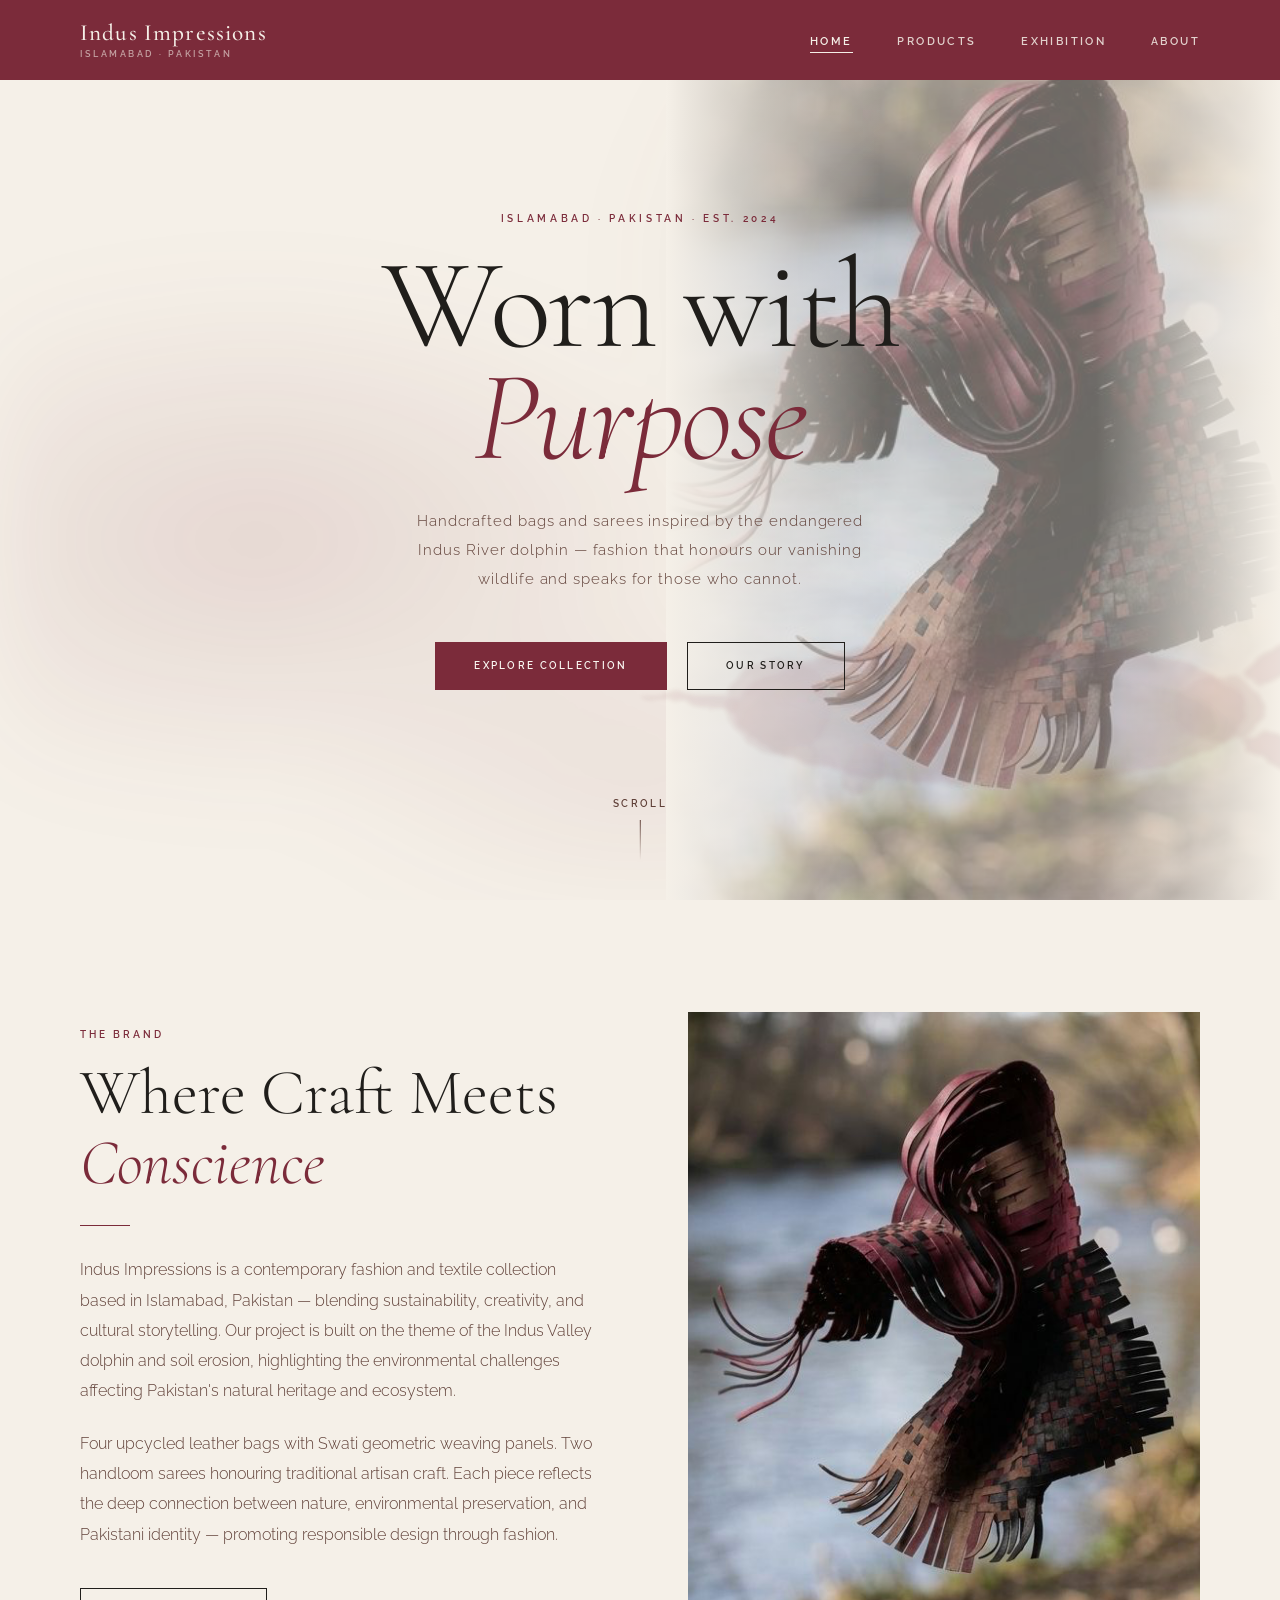
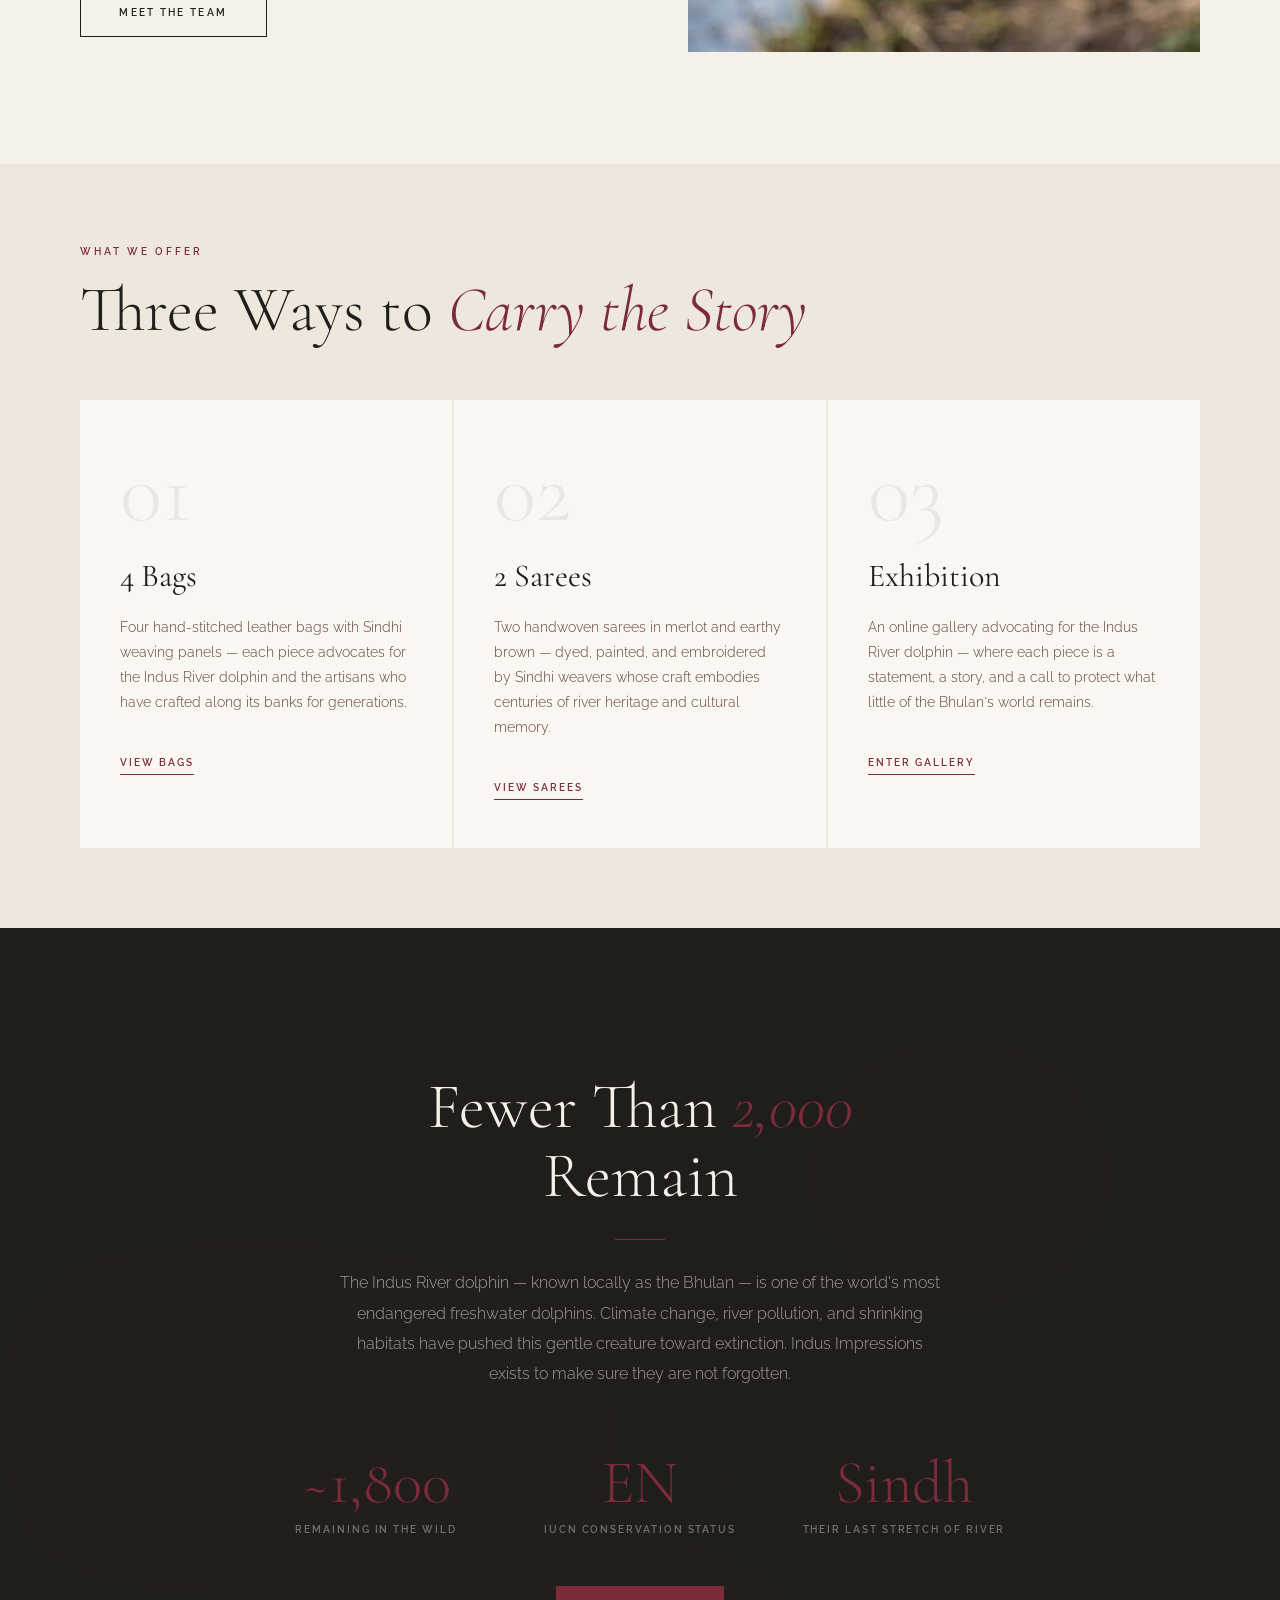
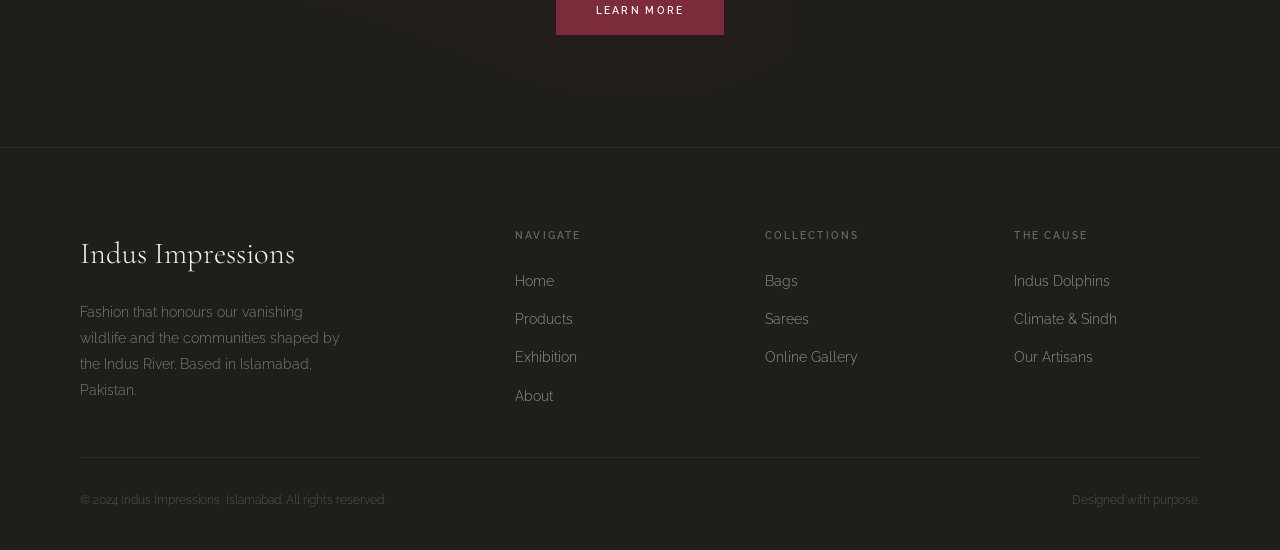
==== index.html @ 8827f238 "Launch Indus Impressions website 4-page fashion brand site: home, products, exhibition, about. Featu" ====
<!DOCTYPE html>
<html lang="en">
<head>
  <meta charset="UTF-8"/>
  <meta name="viewport" content="width=device-width, initial-scale=1.0"/>
  <title>Indus Impressions — Fashion with Purpose</title>
  <link rel="preconnect" href="https://fonts.googleapis.com"/>
  <link rel="preconnect" href="https://fonts.gstatic.com" crossorigin/>
  <link href="https://fonts.googleapis.com/css2?family=Cormorant+Garamond:ital,wght@0,300;0,400;0,500;1,300;1,400;1,500&family=Raleway:wght@200;300;400;500;600&display=swap" rel="stylesheet"/>
  <link rel="stylesheet" href="css/style.css"/>
</head>
<body>

  <div class="curtain" id="curtain"></div>

  <!-- Navigation -->
  <nav class="navbar" id="navbar">
    <a href="index.html" class="nav-logo">
      <span class="logo-main">Indus Impressions</span>
      <span class="logo-sub">Islamabad · Pakistan</span>
    </a>
    <ul class="nav-links">
      <li><a href="index.html">Home</a></li>
      <li><a href="products.html">Products</a></li>
      <li><a href="exhibition.html">Exhibition</a></li>
      <li><a href="about.html">About</a></li>
    </ul>
    <button class="nav-toggle" aria-label="Toggle menu"><span></span><span></span><span></span></button>
  </nav>

  <!-- Hero -->
  <section class="hero">
    <div class="wc-wash"></div>

    <!-- Hero cloth photograph -->
    <div class="hero-photo-wrap">
      <img src="images/hero-cloth.png" alt="Indus Impressions — woven cloth by the river"/>
    </div>

    <div class="hero-dolphin-wrap" aria-hidden="true">
      <svg viewBox="0 0 800 420" xmlns="http://www.w3.org/2000/svg">
        <defs>
          <filter id="wc-hero">
            <feTurbulence type="fractalNoise" baseFrequency="0.035 0.05" numOctaves="4" seed="3" result="noise"/>
            <feDisplacementMap in="SourceGraphic" in2="noise" scale="14" xChannelSelector="R" yChannelSelector="G" result="d"/>
            <feGaussianBlur in="d" stdDeviation="2.5"/>
          </filter>
        </defs>
        <g filter="url(#wc-hero)">
          <ellipse cx="420" cy="218" rx="285" ry="82" fill="#7B2B3A" opacity="0.55"/>
          <ellipse cx="405" cy="228" rx="265" ry="62" fill="#604038" opacity="0.32"/>
          <path d="M138,204 C108,198 68,196 28,200 C68,207 108,214 138,222 Z" fill="#7B2B3A" opacity="0.55"/>
          <ellipse cx="185" cy="212" rx="58" ry="52" fill="#7B2B3A" opacity="0.48"/>
          <path d="M370,132 C386,104 414,93 436,108 C448,120 432,136 412,142 C395,146 368,142 370,132 Z" fill="#604038" opacity="0.42"/>
          <path d="M272,252 C255,278 244,302 266,310 C288,313 308,286 298,260 Z" fill="#7B2B3A" opacity="0.38"/>
          <ellipse cx="675" cy="215" rx="52" ry="36" fill="#7B2B3A" opacity="0.48"/>
          <path d="M698,178 C728,146 764,130 768,150 C766,168 745,182 724,188 Z" fill="#7B2B3A" opacity="0.52"/>
          <path d="M698,250 C728,280 764,296 768,276 C766,258 745,244 724,240 Z" fill="#7B2B3A" opacity="0.52"/>
          <circle cx="218" cy="204" r="5" fill="#201E1B" opacity="0.55"/>
          <circle cx="219" cy="203" r="2" fill="#F5F0E8" opacity="0.6"/>
          <ellipse cx="340" cy="196" rx="155" ry="44" fill="#7B2B3A" opacity="0.13"/>
          <ellipse cx="510" cy="232" rx="175" ry="46" fill="#604038" opacity="0.10"/>
        </g>
      </svg>
    </div>

    <div class="hero-content">
      <span class="eyebrow">Islamabad · Pakistan · Est. 2024</span>
      <h1 class="hero-title">Worn with<br><em>Purpose</em></h1>
      <p class="hero-sub">Handcrafted bags and sarees inspired by the endangered Indus River dolphin — fashion that honours our vanishing wildlife and speaks for those who cannot.</p>
      <div class="hero-cta">
        <a href="products.html" class="btn-primary">Explore Collection</a>
        <a href="about.html" class="btn-outline">Our Story</a>
      </div>
    </div>

    <div class="hero-scroll">
      <span>Scroll</span>
      <div class="scroll-line"></div>
    </div>
  </section>

  <!-- Brand Intro -->
  <section class="section">
    <div class="sec-inner">
      <div class="two-col">
        <div>
          <span class="section-label reveal">The Brand</span>
          <h2 class="section-heading reveal d1">Where Craft Meets <em>Conscience</em></h2>
          <div class="divider reveal d2"></div>
          <p class="body-text reveal d2">Indus Impressions is a contemporary fashion and textile collection based in Islamabad, Pakistan — blending sustainability, creativity, and cultural storytelling. Our project is built on the theme of the Indus Valley dolphin and soil erosion, highlighting the environmental challenges affecting Pakistan's natural heritage and ecosystem.</p>
          <p class="body-text reveal d3" style="margin-top:1.4rem;">Four upcycled leather bags with Swati geometric weaving panels. Two handloom sarees honouring traditional artisan craft. Each piece reflects the deep connection between nature, environmental preservation, and Pakistani identity — promoting responsible design through fashion.</p>
          <a href="about.html" class="btn-outline reveal d4" style="margin-top:2.4rem;display:inline-block;">Meet the Team</a>
        </div>
        <div class="reveal d2">
          <div class="wc-block">
            <img src="images/hero-cloth.png" alt="Handwoven collection by Indus Impressions" style="width:100%;height:100%;object-fit:cover;position:relative;z-index:1;"/>
          </div>
        </div>
      </div>
    </div>
  </section>

  <!-- Features -->
  <section class="section-sm features-bg">
    <div class="sec-inner">
      <span class="section-label reveal">What We Offer</span>
      <h2 class="section-heading reveal d1">Three Ways to <em>Carry the Story</em></h2>
      <div class="features-grid reveal d2" style="margin-top:3.5rem;">
        <div class="feat-card">
          <span class="feat-num">01</span>
          <h3 class="feat-title">4 Bags</h3>
          <p class="feat-desc">Four hand-stitched leather bags with Sindhi weaving panels — each piece advocates for the Indus River dolphin and the artisans who have crafted along its banks for generations.</p>
          <a href="products.html" class="feat-link">View Bags</a>
        </div>
        <div class="feat-card">
          <span class="feat-num">02</span>
          <h3 class="feat-title">2 Sarees</h3>
          <p class="feat-desc">Two handwoven sarees in merlot and earthy brown — dyed, painted, and embroidered by Sindhi weavers whose craft embodies centuries of river heritage and cultural memory.</p>
          <a href="products.html" class="feat-link">View Sarees</a>
        </div>
        <div class="feat-card">
          <span class="feat-num">03</span>
          <h3 class="feat-title">Exhibition</h3>
          <p class="feat-desc">An online gallery advocating for the Indus River dolphin — where each piece is a statement, a story, and a call to protect what little of the Bhulan's world remains.</p>
          <a href="exhibition.html" class="feat-link">Enter Gallery</a>
        </div>
      </div>
    </div>
  </section>

  <!-- Mission -->
  <section class="section mission-bg">
    <div class="wc-wash"></div>
    <div class="sec-inner mission-inner">
      <span class="section-label reveal" style="color:#7B2B3A;">The Bhulan</span>
      <h2 class="section-heading reveal d1" style="color:#F5F0E8;">Fewer Than <em>2,000</em><br>Remain</h2>
      <div class="divider divider-center reveal d2" style="background:#7B2B3A;"></div>
      <p class="body-text reveal d2" style="color:rgba(245,240,232,0.62);max-width:600px;margin:0 auto;">The Indus River dolphin — known locally as the Bhulan — is one of the world's most endangered freshwater dolphins. Climate change, river pollution, and shrinking habitats have pushed this gentle creature toward extinction. Indus Impressions exists to make sure they are not forgotten.</p>
      <div class="stats-row reveal d3">
        <div>
          <span class="stat-num">~1,800</span>
          <span class="stat-label">Remaining in the wild</span>
        </div>
        <div>
          <span class="stat-num">EN</span>
          <span class="stat-label">IUCN Conservation status</span>
        </div>
        <div>
          <span class="stat-num">Sindh</span>
          <span class="stat-label">Their last stretch of river</span>
        </div>
      </div>
      <a href="about.html" class="btn-primary reveal d4" style="margin-top:3rem;display:inline-block;">Learn More</a>
    </div>
  </section>

  <!-- Footer -->
  <footer class="footer">
    <div class="footer-grid">
      <div>
        <span class="footer-logo">Indus Impressions</span>
        <p class="footer-tagline">Fashion that honours our vanishing wildlife and the communities shaped by the Indus River. Based in Islamabad, Pakistan.</p>
      </div>
      <div>
        <p class="footer-col-head">Navigate</p>
        <ul class="footer-list">
          <li><a href="index.html">Home</a></li>
          <li><a href="products.html">Products</a></li>
          <li><a href="exhibition.html">Exhibition</a></li>
          <li><a href="about.html">About</a></li>
        </ul>
      </div>
      <div>
        <p class="footer-col-head">Collections</p>
        <ul class="footer-list">
          <li><a href="products.html">Bags</a></li>
          <li><a href="products.html">Sarees</a></li>
          <li><a href="exhibition.html">Online Gallery</a></li>
        </ul>
      </div>
      <div>
        <p class="footer-col-head">The Cause</p>
        <ul class="footer-list">
          <li><a href="about.html">Indus Dolphins</a></li>
          <li><a href="about.html">Climate &amp; Sindh</a></li>
          <li><a href="about.html">Our Artisans</a></li>
        </ul>
      </div>
    </div>
    <div class="footer-bottom">
      <p class="footer-copy">&copy; 2024 Indus Impressions, Islamabad. All rights reserved.</p>
      <p class="footer-copy">Designed with purpose.</p>
    </div>
  </footer>

  <script src="js/script.js"></script>
</body>
</html>
---- css/style.css ----
@import url('https://fonts.googleapis.com/css2?family=Cormorant+Garamond:ital,wght@0,300;0,400;0,500;1,300;1,400;1,500&family=Raleway:wght@200;300;400;500;600&display=swap');

/* ============================================================
   INDUS IMPRESSIONS
   Pantone 19-0303 TCX  Jet Black      #201E1B
   Pantone 19-1223 TCX  Downtown Brown #604038
   Pantone 19-1534 TCX  Merlot         #7B2B3A
   ============================================================ */

:root {
  --black:        #201E1B;
  --brown:        #604038;
  --merlot:       #7B2B3A;
  --merlot-dark:  #621F2D;
  --cream:        #F5F0E8;
  --cream-section:#EDE7DC;
  --ivory:        #FAF7F2;

  --font-display: 'Cormorant Garamond', Georgia, serif;
  --font-body:    'Raleway', sans-serif;
  --ease:   cubic-bezier(0.25, 0.46, 0.45, 0.94);
}

/* ── Reset ── */
*, *::before, *::after { margin:0; padding:0; box-sizing:border-box; }
html { scroll-behavior:smooth; font-size:16px; }
body { font-family:var(--font-body); background:var(--cream); color:var(--black); overflow-x:hidden; line-height:1.7; }
a { text-decoration:none; color:inherit; }
img { max-width:100%; display:block; }
button { cursor:pointer; font-family:var(--font-body); }

/* ── Page-transition curtain ── */
.curtain {
  position:fixed; inset:0;
  background:var(--cream);
  z-index:9999;
  pointer-events:none;
  transform:translateY(0);
  transition:transform 0.85s cubic-bezier(0.76,0,0.24,1);
}
.curtain.up { transform:translateY(-100%); }

/* ── Navbar ── */
.navbar {
  position:fixed; top:0; left:0; right:0;
  z-index:1000;
  padding:1.4rem 5rem;
  display:flex; align-items:center; justify-content:space-between;
  background:var(--merlot);
  transition:padding 0.5s var(--ease), box-shadow 0.5s var(--ease);
}
.navbar.scrolled {
  padding:0.85rem 5rem;
  background:var(--merlot-dark);
  box-shadow:0 2px 16px rgba(32,30,27,0.25);
}
.nav-logo { display:flex; flex-direction:column; line-height:1; }
.logo-main { font-family:var(--font-display); font-size:1.45rem; font-weight:500; letter-spacing:0.05em; color:var(--cream); }
.logo-sub  { font-size:0.57rem; font-weight:600; letter-spacing:0.28em; text-transform:uppercase; color:rgba(245,240,232,0.6); margin-top:3px; }
.nav-links { list-style:none; display:flex; gap:2.8rem; align-items:center; }
.nav-links a {
  font-size:0.68rem; font-weight:600; letter-spacing:0.22em; text-transform:uppercase;
  color:rgba(245,240,232,0.85); position:relative; transition:color 0.4s var(--ease);
}
.nav-links a::after {
  content:''; position:absolute; bottom:-5px; left:0;
  width:0; height:1px; background:var(--cream);
  transition:width 0.4s var(--ease);
}
.nav-links a:hover, .nav-links a.active { color:var(--cream); }
.nav-links a:hover::after, .nav-links a.active::after { width:100%; }
.nav-toggle {
  display:none; flex-direction:column; gap:5px;
  background:none; border:none; padding:4px; z-index:1001;
}
.nav-toggle span { display:block; width:22px; height:1.5px; background:var(--cream); transition:0.4s var(--ease); }

/* ── Buttons ── */
.btn-primary {
  font-size:0.65rem; font-weight:600; letter-spacing:0.22em; text-transform:uppercase;
  padding:0.9rem 2.4rem; background:var(--merlot); color:var(--ivory);
  border:1px solid var(--merlot); display:inline-block;
  transition:background 0.4s var(--ease), color 0.4s var(--ease);
}
.btn-primary:hover { background:transparent; color:var(--merlot); }
.btn-outline {
  font-size:0.65rem; font-weight:600; letter-spacing:0.22em; text-transform:uppercase;
  padding:0.9rem 2.4rem; background:transparent; color:var(--black);
  border:1px solid var(--black); display:inline-block;
  transition:background 0.4s var(--ease), color 0.4s var(--ease);
}
.btn-outline:hover { background:var(--black); color:var(--ivory); }

/* ── Divider ── */
.divider { width:50px; height:1px; background:var(--merlot); margin:1.8rem 0; }
.divider-center { margin:1.8rem auto; }

/* ── Scroll-reveal ── */
.reveal {
  opacity:0; transform:translateY(36px);
  transition:opacity 0.9s var(--ease), transform 0.9s var(--ease);
}
.reveal.d1 { transition-delay:0.1s; }
.reveal.d2 { transition-delay:0.2s; }
.reveal.d3 { transition-delay:0.3s; }
.reveal.d4 { transition-delay:0.4s; }
.reveal.visible { opacity:1; transform:none; }

/* ── Watercolor wash helper ── */
.wc-wash {
  position:absolute; inset:0; pointer-events:none;
  background:
    radial-gradient(ellipse 65% 50% at 20% 60%, rgba(123,43,58,0.13) 0%, transparent 60%),
    radial-gradient(ellipse 45% 65% at 75% 30%, rgba(96,64,56,0.10) 0%, transparent 60%),
    radial-gradient(ellipse 55% 35% at 50% 85%, rgba(123,43,58,0.08) 0%, transparent 50%);
  filter:blur(45px);
}

/* ══════════════════════════════════════════
   HOME — HERO
   ══════════════════════════════════════════ */
.hero {
  min-height:100vh; display:flex; align-items:center; justify-content:center;
  position:relative; overflow:hidden;
}
.hero-dolphin-wrap {
  position:absolute; right:-4%; bottom:0; width:56%; z-index:1; opacity:0.17;
  animation:float 8s ease-in-out infinite;
}
.hero-content {
  position:relative; z-index:2; text-align:center;
  max-width:880px; padding:0 2rem;
}
.eyebrow {
  font-size:0.65rem; font-weight:600; letter-spacing:0.35em; text-transform:uppercase;
  color:var(--merlot); display:block; margin-bottom:1.4rem;
  opacity:0; animation:slideUp 1s var(--ease) 0.3s forwards;
}
.hero-title {
  font-family:var(--font-display); font-size:clamp(4.5rem,10vw,9.5rem);
  font-weight:300; line-height:0.88; letter-spacing:-0.02em; color:var(--black);
  margin-bottom:2rem;
  opacity:0; animation:slideUp 1s var(--ease) 0.5s forwards;
}
.hero-title em { font-style:italic; color:var(--merlot); }
.hero-sub {
  font-size:0.95rem; font-weight:300; letter-spacing:0.06em; color:var(--brown);
  max-width:480px; margin:0 auto 3rem; line-height:1.9;
  opacity:0; animation:slideUp 1s var(--ease) 0.7s forwards;
}
.hero-cta {
  display:inline-flex; gap:1.25rem; flex-wrap:wrap; justify-content:center;
  opacity:0; animation:slideUp 1s var(--ease) 0.9s forwards;
}
.hero-scroll {
  position:absolute; bottom:2.5rem; left:50%; transform:translateX(-50%);
  z-index:2; display:flex; flex-direction:column; align-items:center; gap:0.5rem;
  opacity:0; animation:fadeIn 1s ease 1.2s forwards;
}
.hero-scroll span { font-size:0.6rem; letter-spacing:0.25em; text-transform:uppercase; color:var(--brown); font-weight:600; }
.scroll-line { width:1px; height:40px; background:linear-gradient(to bottom, var(--brown), transparent); animation:pulse 2s ease-in-out infinite; }

/* ── Home sections ── */
.section { padding:7rem 5rem; }
.section-sm { padding:5rem 5rem; }
.sec-inner { max-width:1360px; margin:0 auto; }
.section-label {
  font-size:0.62rem; font-weight:600; letter-spacing:0.3em; text-transform:uppercase;
  color:var(--merlot); display:block; margin-bottom:0.9rem;
}
.section-heading {
  font-family:var(--font-display); font-size:clamp(2.4rem,5vw,4.2rem);
  font-weight:300; line-height:1.08; color:var(--black); margin-bottom:1.5rem;
}
.section-heading em { font-style:italic; color:var(--merlot); }
.body-text {
  font-size:0.97rem; font-weight:300; color:var(--brown); line-height:1.95;
  max-width:580px;
}

/* Intro two-col */
.two-col { display:grid; grid-template-columns:1fr 1fr; gap:6rem; align-items:center; }
.wc-block {
  width:100%; aspect-ratio:4/5; position:relative; overflow:hidden;
  background:var(--cream);
}
.wc-block-inner {
  position:absolute; inset:0;
  background:
    radial-gradient(ellipse 80% 60% at 40% 40%, rgba(123,43,58,0.22) 0%, transparent 65%),
    radial-gradient(ellipse 60% 80% at 70% 70%, rgba(96,64,56,0.16) 0%, transparent 60%),
    radial-gradient(ellipse 50% 50% at 20% 80%, rgba(123,43,58,0.12) 0%, transparent 50%);
  filter:blur(18px);
}

/* Features */
.features-bg { background:var(--cream-section); }
.features-grid {
  display:grid; grid-template-columns:repeat(3,1fr); gap:2px;
  margin-top:3.5rem;
}
.feat-card {
  background:var(--ivory); padding:3rem 2.5rem;
  position:relative; overflow:hidden; transition:0.5s var(--ease);
}
.feat-card::before {
  content:''; position:absolute; inset:0;
  background:var(--merlot); transform:scaleX(0); transform-origin:left;
  transition:transform 0.5s var(--ease); z-index:0;
}
.feat-card:hover::before { transform:scaleX(1); }
.feat-card > * { position:relative; z-index:1; }
.feat-num {
  font-family:var(--font-display); font-size:5.5rem; font-weight:300;
  color:rgba(32,30,27,0.07); line-height:1; transition:color 0.5s var(--ease);
}
.feat-title {
  font-family:var(--font-display); font-size:2rem; font-weight:400;
  color:var(--black); margin:0.8rem 0 0.7rem; transition:color 0.5s var(--ease);
}
.feat-desc {
  font-size:0.85rem; font-weight:300; color:var(--brown);
  line-height:1.85; margin-bottom:2rem; transition:color 0.5s var(--ease);
}
.feat-link {
  font-size:0.62rem; font-weight:600; letter-spacing:0.2em; text-transform:uppercase;
  color:var(--merlot); border-bottom:1px solid var(--merlot); padding-bottom:2px;
  transition:color 0.5s var(--ease), border-color 0.5s var(--ease); display:inline-block;
}
.feat-card:hover .feat-num,
.feat-card:hover .feat-title,
.feat-card:hover .feat-desc { color:rgba(250,247,242,0.9); }
.feat-card:hover .feat-link { color:var(--cream); border-color:var(--cream); }

/* Mission (dark) */
.mission-bg {
  background:var(--black); position:relative; overflow:hidden; text-align:center;
}
.mission-bg .wc-wash { opacity:0.25; }
.mission-inner { position:relative; z-index:1; max-width:760px; margin:0 auto; }
.stats-row { display:grid; grid-template-columns:repeat(3,1fr); gap:2rem; margin-top:4rem; }
.stat-num {
  font-family:var(--font-display); font-size:3.8rem; font-weight:300;
  color:var(--merlot); line-height:1; display:block;
}
.stat-label {
  font-size:0.6rem; font-weight:600; letter-spacing:0.2em; text-transform:uppercase;
  color:rgba(245,240,232,0.4); margin-top:0.5rem; display:block;
}

/* ══════════════════════════════════════════
   PAGE HERO (inner pages)
   ══════════════════════════════════════════ */
.page-hero {
  min-height:62vh; display:flex; align-items:flex-end;
  padding:9rem 5rem 5rem; position:relative; overflow:hidden;
}
.page-hero-inner { position:relative; z-index:2; max-width:900px; }
.page-hero .section-heading { font-size:clamp(3.2rem,8vw,7.5rem); }
.page-hero.dark { background:var(--black); }
.page-hero.dark .section-heading { color:var(--cream); }

/* ══════════════════════════════════════════
   ABOUT PAGE
   ══════════════════════════════════════════ */
.about-two-col { display:grid; grid-template-columns:1fr 1fr; gap:6rem; align-items:start; }

.why-bg { background:var(--cream-section); }
.quote-block {
  font-family:var(--font-display); font-size:clamp(1.4rem,2.5vw,2.2rem);
  font-style:italic; font-weight:300; color:var(--merlot); line-height:1.45;
  padding-left:1.8rem; border-left:2px solid var(--merlot);
  margin:2rem 0;
}

/* Dolphin facts */
.dolphin-grid { display:grid; grid-template-columns:1fr 1.2fr; gap:6rem; align-items:center; }
.facts-grid { display:grid; grid-template-columns:1fr 1fr; gap:1.2rem; margin-top:2.5rem; }
.fact-card { padding:1.4rem; border:1px solid rgba(96,64,56,0.18); }
.fact-label {
  font-size:0.58rem; font-weight:600; letter-spacing:0.22em; text-transform:uppercase;
  color:var(--merlot); display:block; margin-bottom:0.4rem;
}
.fact-val {
  font-family:var(--font-display); font-size:1.45rem; font-weight:400; color:var(--black);
}

/* Team */
.team-bg { background:var(--cream-section); }
.team-grid { display:grid; grid-template-columns:repeat(3,1fr); gap:2.2rem; margin-top:3.5rem; }
.team-card {
  background:var(--ivory); padding:2.4rem;
  transition:transform 0.5s var(--ease), box-shadow 0.5s var(--ease);
}
.team-card:hover { transform:translateY(-5px); box-shadow:0 20px 55px rgba(32,30,27,0.08); }
.avatar {
  width:72px; height:72px; border-radius:50%;
  background:rgba(123,43,58,0.12);
  display:flex; align-items:center; justify-content:center;
  margin-bottom:1.4rem;
}
.avatar-init {
  font-family:var(--font-display); font-size:1.7rem; font-weight:300; color:var(--merlot);
}
.team-role {
  font-size:0.58rem; font-weight:600; letter-spacing:0.22em; text-transform:uppercase;
  color:var(--merlot); display:block; margin-bottom:0.35rem;
}
.team-name {
  font-family:var(--font-display); font-size:1.55rem; font-weight:400;
  color:var(--black); margin-bottom:1rem;
}
.team-bio {
  font-size:0.845rem; font-weight:300; color:var(--brown); line-height:1.85;
  display:-webkit-box; -webkit-line-clamp:4; -webkit-box-orient:vertical; overflow:hidden;
  transition:0.4s var(--ease);
}
.team-card.expanded .team-bio { -webkit-line-clamp:unset; }
.read-more-btn {
  font-size:0.6rem; font-weight:600; letter-spacing:0.18em; text-transform:uppercase;
  color:var(--merlot); background:none; border:none; padding:0; margin-top:0.9rem; display:block;
}

/* Artisans */
.artisan-grid { display:grid; grid-template-columns:repeat(3,1fr); gap:2px; margin-top:3.5rem; }
.artisan-card { background:var(--cream-section); padding:3rem 2.5rem; }
.artisan-icon { font-size:2rem; margin-bottom:1.4rem; display:block; opacity:0.65; }
.artisan-title {
  font-family:var(--font-display); font-size:1.7rem; font-weight:400;
  color:var(--black); margin-bottom:0.9rem;
}
.artisan-desc { font-size:0.86rem; font-weight:300; color:var(--brown); line-height:1.85; }

/* ══════════════════════════════════════════
   PRODUCTS PAGE
   ══════════════════════════════════════════ */
.filter-row { display:flex; justify-content:center; gap:0.4rem; flex-wrap:wrap; margin-bottom:4rem; }
.filter-btn {
  font-size:0.62rem; font-weight:600; letter-spacing:0.22em; text-transform:uppercase;
  padding:0.72rem 1.7rem; background:transparent;
  border:1px solid rgba(32,30,27,0.2); color:var(--brown);
  transition:0.4s var(--ease);
}
.filter-btn.active, .filter-btn:hover {
  background:var(--merlot); border-color:var(--merlot); color:var(--ivory);
}
.products-grid {
  display:grid; grid-template-columns:repeat(4,1fr); gap:1.8rem; max-width:1360px; margin:0 auto;
}
.prod-card { cursor:pointer; transition:transform 0.5s var(--ease); }
.prod-card:hover { transform:translateY(-7px); }
.prod-image {
  width:100%; aspect-ratio:3/4; background:var(--cream);
  position:relative; overflow:hidden; margin-bottom:1.2rem;
}
.prod-overlay {
  position:absolute; inset:0; background:rgba(32,30,27,0.58);
  display:flex; align-items:center; justify-content:center;
  opacity:0; transition:opacity 0.4s var(--ease);
}
.prod-card:hover .prod-overlay { opacity:1; }
.prod-overlay-btn {
  font-size:0.62rem; font-weight:600; letter-spacing:0.2em; text-transform:uppercase;
  padding:0.7rem 1.4rem; background:var(--cream); color:var(--black); border:none;
  transform:translateY(8px); transition:transform 0.4s var(--ease);
}
.prod-card:hover .prod-overlay-btn { transform:none; }
.prod-cat {
  font-size:0.58rem; font-weight:600; letter-spacing:0.2em; text-transform:uppercase;
  color:var(--merlot); display:block; margin-bottom:0.2rem;
}
.prod-name {
  font-family:var(--font-display); font-size:1.25rem; font-weight:400;
  color:var(--black); margin-bottom:0.2rem;
}
.prod-desc { font-size:0.8rem; font-weight:300; color:var(--brown); line-height:1.7; }

/* ══════════════════════════════════════════
   EXHIBITION PAGE
   ══════════════════════════════════════════ */
.exh-statement-wrap { max-width:820px; margin:0 auto; text-align:center; }
.exh-statement {
  font-family:var(--font-display); font-size:clamp(1.3rem,2.5vw,2rem);
  font-style:italic; font-weight:300; color:var(--brown); line-height:1.55;
}

.exh-grid {
  display:grid; grid-template-columns:repeat(3,1fr); gap:2px; max-width:1360px; margin:0 auto;
}
.exh-item { cursor:pointer; }
.exh-img {
  width:100%; aspect-ratio:1; background:var(--cream);
  overflow:hidden; position:relative;
  transition:transform 0.6s var(--ease);
}
.exh-item:hover .exh-img { transform:scale(1.03); }
.exh-img-inner { position:absolute; inset:0; }
.exh-info { padding:1.3rem 0; }
.exh-title {
  font-family:var(--font-display); font-size:1.25rem; font-weight:400;
  color:var(--black); margin-bottom:0.2rem;
}
.exh-medium { font-size:0.78rem; font-weight:300; color:var(--brown); }

/* Lightbox */
.lightbox {
  position:fixed; inset:0; background:rgba(32,30,27,0.96);
  z-index:3000; display:flex; align-items:center; justify-content:center;
  opacity:0; pointer-events:none; transition:opacity 0.5s var(--ease);
}
.lightbox.open { opacity:1; pointer-events:all; }
.lb-card {
  background:var(--ivory); max-width:560px; width:90%;
  padding:3rem; position:relative;
  transform:translateY(20px); transition:transform 0.5s var(--ease);
}
.lightbox.open .lb-card { transform:none; }
.lb-close {
  position:absolute; top:1.2rem; right:1.4rem;
  background:none; border:none; font-size:1.5rem; color:var(--brown);
  transition:color 0.3s var(--ease);
}
.lb-close:hover { color:var(--merlot); }
.lb-art {
  width:100%; aspect-ratio:1; background:var(--cream);
  margin-bottom:1.8rem; overflow:hidden; position:relative;
}
.lb-title {
  font-family:var(--font-display); font-size:2rem; font-weight:300;
  color:var(--black); margin-bottom:0.4rem;
}
.lb-medium { font-size:0.75rem; font-weight:300; color:var(--brown); margin-bottom:1.2rem; }
.lb-desc { font-size:0.88rem; font-weight:300; color:var(--brown); line-height:1.85; }

/* ── Hero real photo ── */
.hero-photo-wrap {
  position:absolute; right:0; top:0; bottom:0; width:48%; z-index:1;
  overflow:hidden;
}
.hero-photo-wrap img {
  width:100%; height:100%; object-fit:cover; object-position:center;
  opacity:0.55;
}
.hero-photo-wrap::after {
  content:''; position:absolute; inset:0;
  background:linear-gradient(to right, var(--cream) 0%, transparent 35%, transparent 70%, var(--cream) 100%);
}

/* ── Product photo ── */
.prod-image img {
  width:100%; height:100%; object-fit:cover; position:absolute; inset:0;
}

/* ── Image strip (about page) ── */
.img-strip {
  display:flex; height:280px; overflow:hidden; gap:2px;
}
.img-strip-item {
  flex:1; overflow:hidden; position:relative;
}
.img-strip-item img {
  width:100%; height:100%; object-fit:cover;
  transition:transform 0.7s var(--ease);
}
.img-strip-item:hover img { transform:scale(1.06); }

/* ── Sindhi Weaving section ── */
.sindhi-bg { background:var(--black); color:var(--cream); }
.sindhi-grid { display:grid; grid-template-columns:1fr 1fr; gap:6rem; align-items:center; max-width:1360px; margin:0 auto; }
.sindhi-grid .section-heading { color:var(--cream); }
.sindhi-grid .body-text { color:rgba(245,240,232,0.68); max-width:none; }
.sindhi-img {
  width:100%; aspect-ratio:4/5; overflow:hidden; position:relative;
}
.sindhi-img img { width:100%; height:100%; object-fit:cover; }

/* ══════════════════════════════════════════
   FOOTER
   ══════════════════════════════════════════ */
.footer {
  background:var(--black); color:var(--cream);
  padding:5rem 5rem 2.5rem; border-top:1px solid rgba(245,240,232,0.06);
}
.footer-grid { display:grid; grid-template-columns:2fr 1fr 1fr 1fr; gap:4rem; margin-bottom:3rem; }
.footer-logo {
  font-family:var(--font-display); font-size:1.9rem; font-weight:300;
  color:var(--cream); display:block; margin-bottom:1.2rem;
}
.footer-tagline {
  font-size:0.86rem; font-weight:300; color:rgba(245,240,232,0.45);
  line-height:1.9; max-width:270px;
}
.footer-col-head {
  font-size:0.6rem; font-weight:600; letter-spacing:0.22em; text-transform:uppercase;
  color:rgba(245,240,232,0.35); margin-bottom:1.4rem;
}
.footer-list { list-style:none; display:flex; flex-direction:column; gap:0.7rem; }
.footer-list a {
  font-size:0.86rem; font-weight:300; color:rgba(245,240,232,0.55);
  transition:color 0.3s var(--ease);
}
.footer-list a:hover { color:var(--merlot); }
.footer-bottom {
  border-top:1px solid rgba(245,240,232,0.06); padding-top:2rem;
  display:flex; justify-content:space-between; align-items:center;
}
.footer-copy { font-size:0.74rem; font-weight:300; color:rgba(245,240,232,0.25); }

/* ══════════════════════════════════════════
   KEYFRAMES
   ══════════════════════════════════════════ */
@keyframes slideUp {
  from { opacity:0; transform:translateY(28px); }
  to   { opacity:1; transform:translateY(0); }
}
@keyframes fadeIn {
  from { opacity:0; } to { opacity:1; }
}
@keyframes pulse {
  0%,100% { opacity:1; transform:scaleY(1); }
  50%      { opacity:0.35; transform:scaleY(0.65); }
}
@keyframes float {
  0%,100% { transform:translateY(0); }
  50%      { transform:translateY(-18px); }
}

/* ══════════════════════════════════════════
   RESPONSIVE
   ══════════════════════════════════════════ */
@media (max-width:1100px) {
  .section, .section-sm { padding:5.5rem 3rem; }
  .navbar, .navbar.scrolled { padding-left:3rem; padding-right:3rem; }
  .page-hero { padding:8rem 3rem 4rem; }
  .footer { padding:4rem 3rem 2rem; }
  .footer-grid { grid-template-columns:1fr 1fr; gap:2.5rem; }
  .products-grid { grid-template-columns:repeat(3,1fr); }
  .exh-grid { grid-template-columns:repeat(3,1fr); }
}
@media (max-width:820px) {
  .section, .section-sm { padding:4.5rem 1.8rem; }
  .navbar { padding:1.1rem 1.8rem; }
  .navbar.scrolled { padding:0.8rem 1.8rem; }
  .page-hero { padding:7rem 1.8rem 3.5rem; }
  .footer { padding:3.5rem 1.8rem 2rem; }
  .footer-grid { grid-template-columns:1fr 1fr; gap:2rem; }
  .two-col, .about-two-col, .dolphin-grid, .sindhi-grid { grid-template-columns:1fr; gap:3rem; }
  .img-strip { height:180px; }
  .img-strip-item:last-child { display:none; }
  .features-grid, .artisan-grid { grid-template-columns:1fr; gap:2px; }
  .team-grid { grid-template-columns:1fr 1fr; }
  .products-grid { grid-template-columns:1fr 1fr; }
  .exh-grid { grid-template-columns:1fr 1fr; }
  .stats-row { grid-template-columns:1fr; gap:2rem; }
  .facts-grid { grid-template-columns:1fr; }
  .nav-links {
    position:fixed; inset:0; background:var(--merlot);
    flex-direction:column; justify-content:center; gap:2.2rem;
    transform:translateX(100%); transition:transform 0.6s var(--ease); z-index:999;
  }
  .nav-links.open { transform:translateX(0); }
  .nav-links a { font-size:0.95rem; letter-spacing:0.3em; }
  .nav-toggle { display:flex; }
  .hero-dolphin-wrap { width:75%; right:-10%; opacity:0.12; }
}
@media (max-width:820px) {
  /* palette grid & project two-col already covered by inline grid,
     force single-col on small screens via a broad override */
  [style*="grid-template-columns:repeat(4"] { grid-template-columns:1fr 1fr !important; }
  [style*="grid-template-columns:1fr 1fr;gap:2rem;margin-top:2.5rem"] { grid-template-columns:1fr !important; }
}
@media (max-width:540px) {
  .hero-title { font-size:3.2rem; }
  .products-grid { grid-template-columns:1fr; }
  .exh-grid { grid-template-columns:1fr; }
  .team-grid { grid-template-columns:1fr; }
  .footer-grid { grid-template-columns:1fr; }
  .hero-cta { flex-direction:column; align-items:center; }
  [style*="grid-template-columns:repeat(4"] { grid-template-columns:1fr !important; }
}
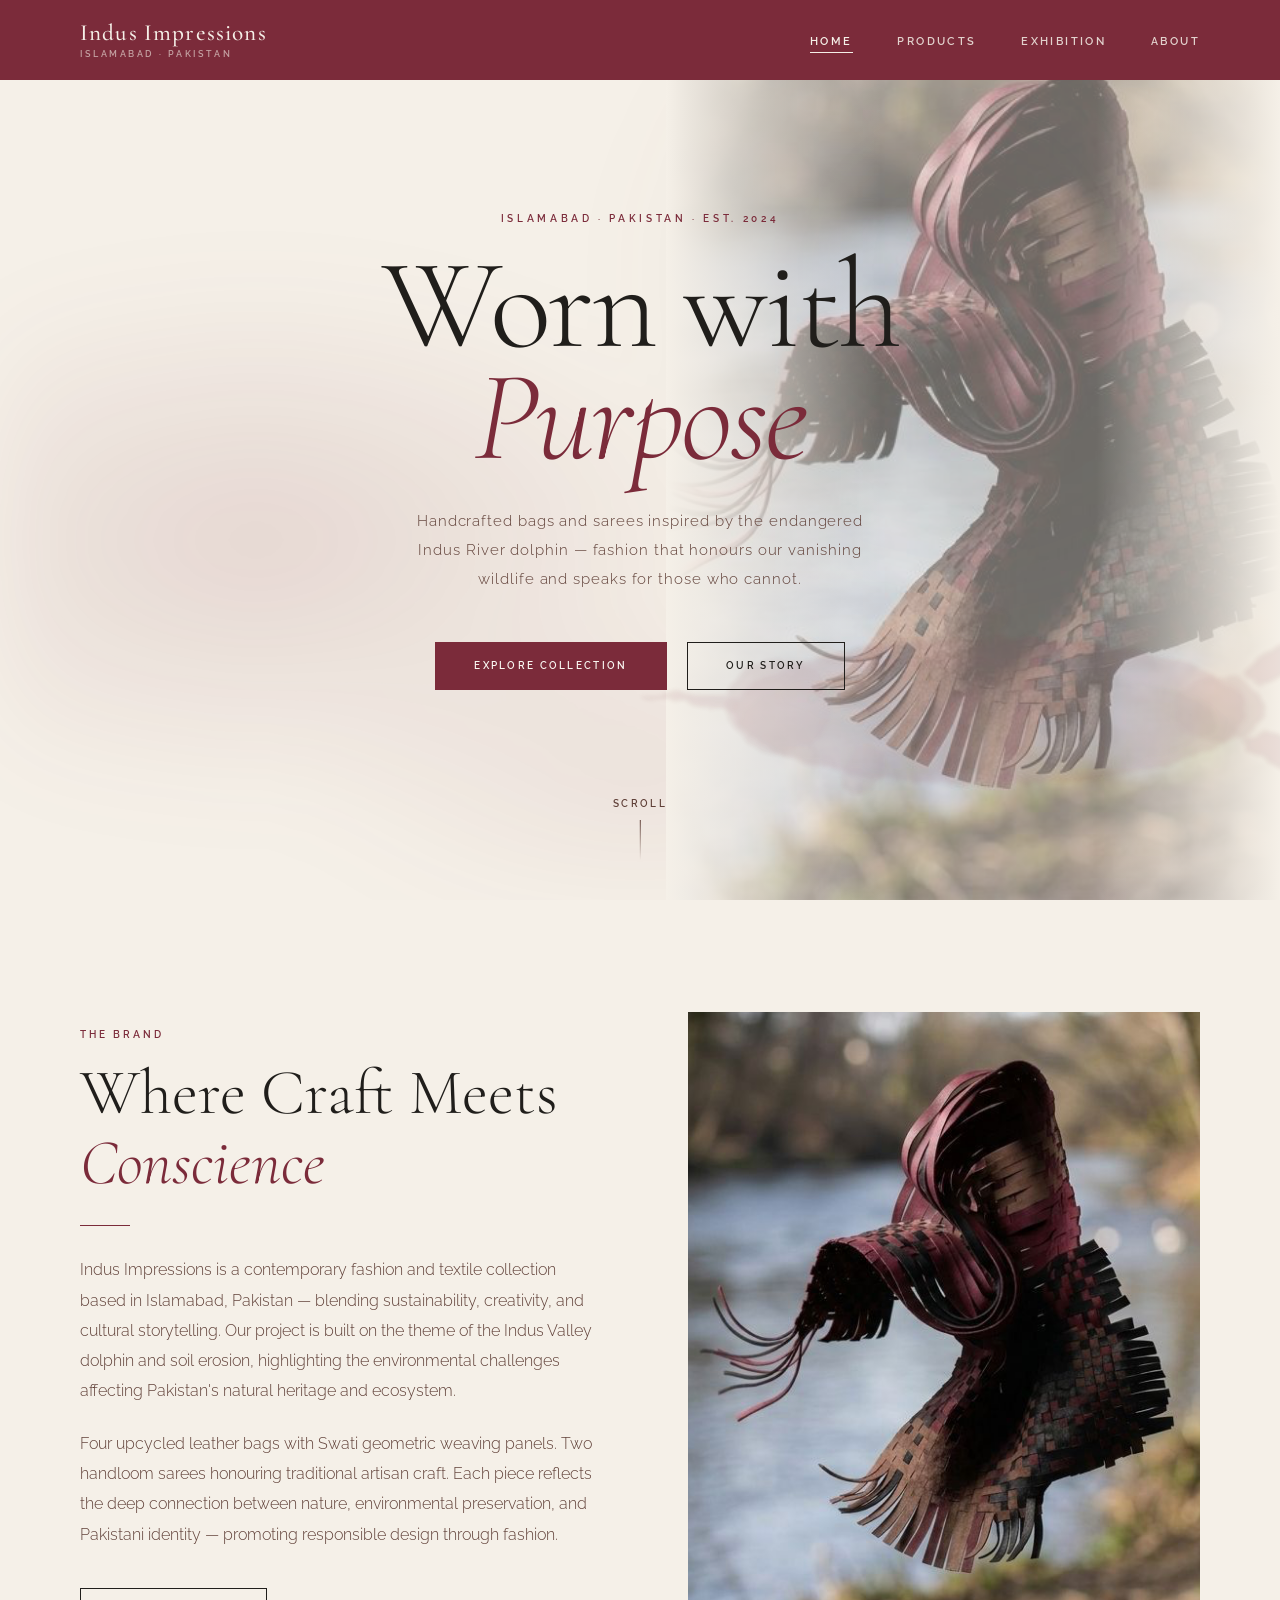
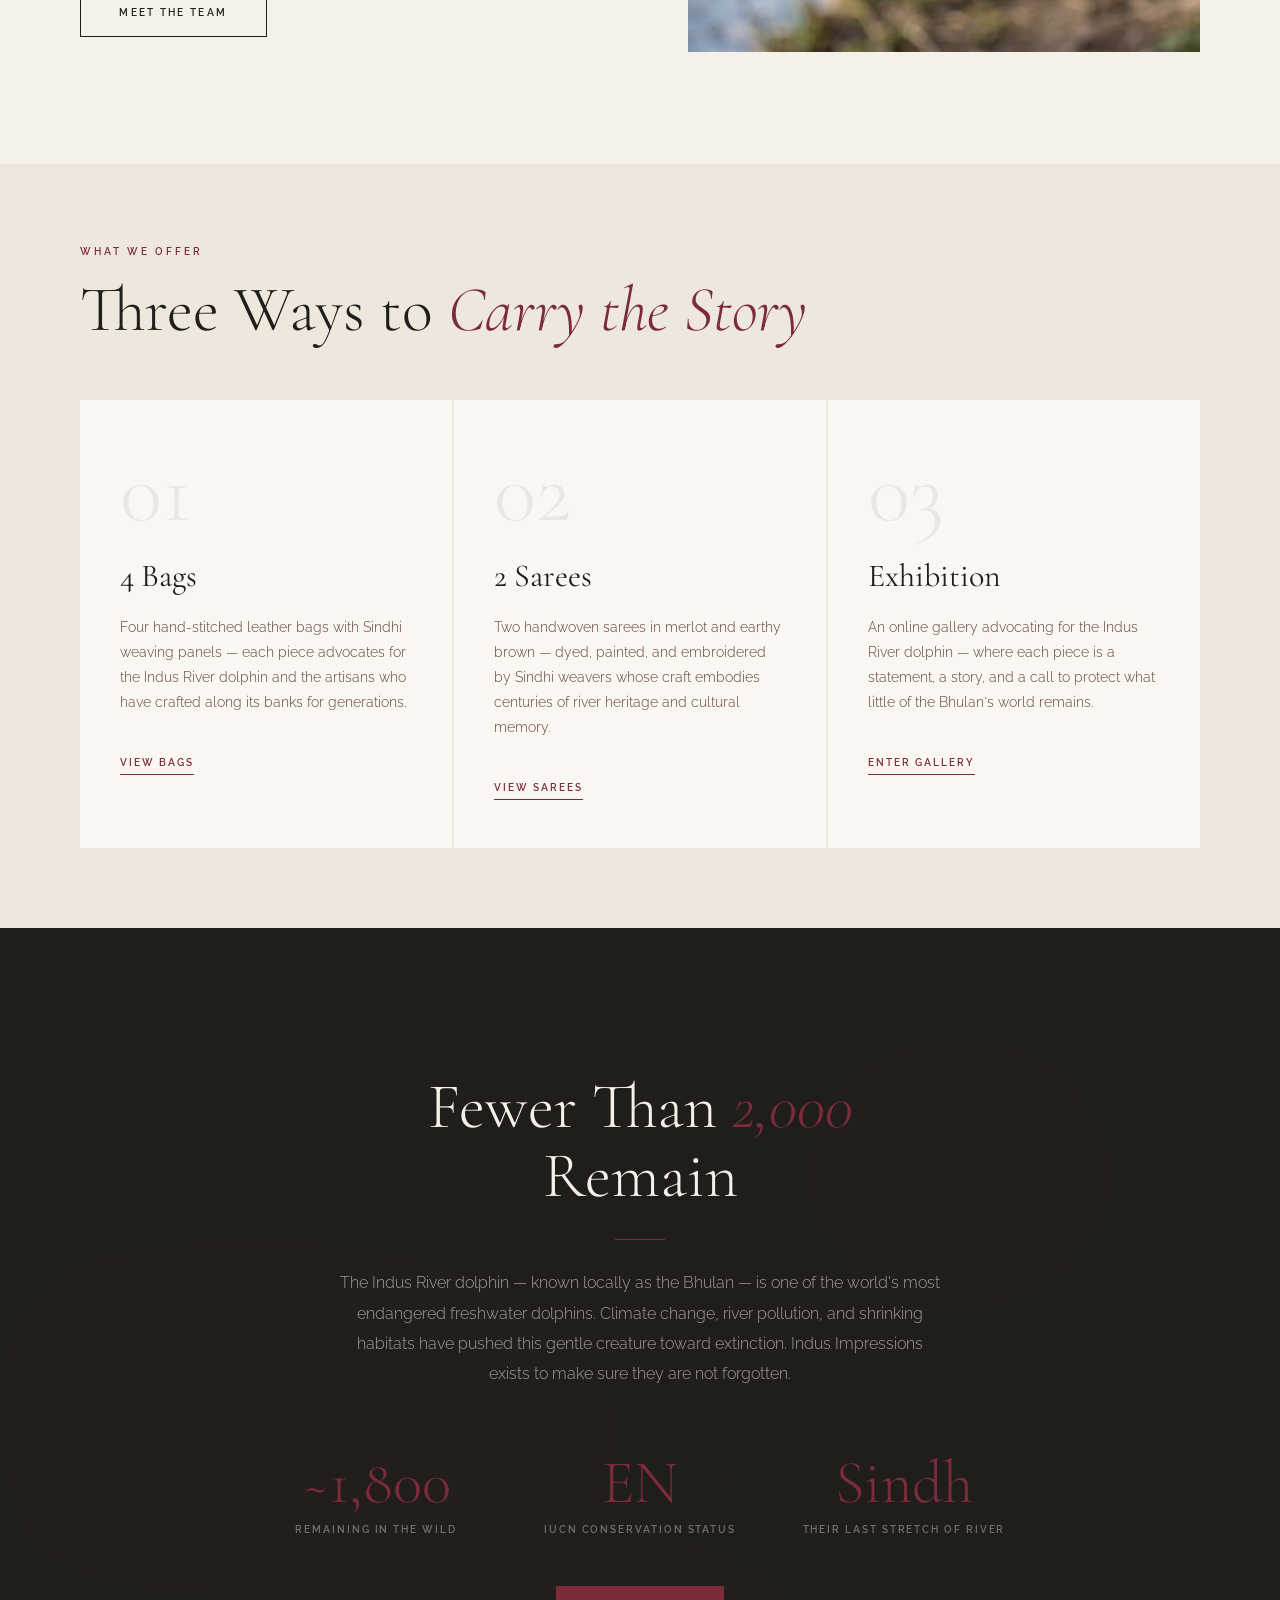
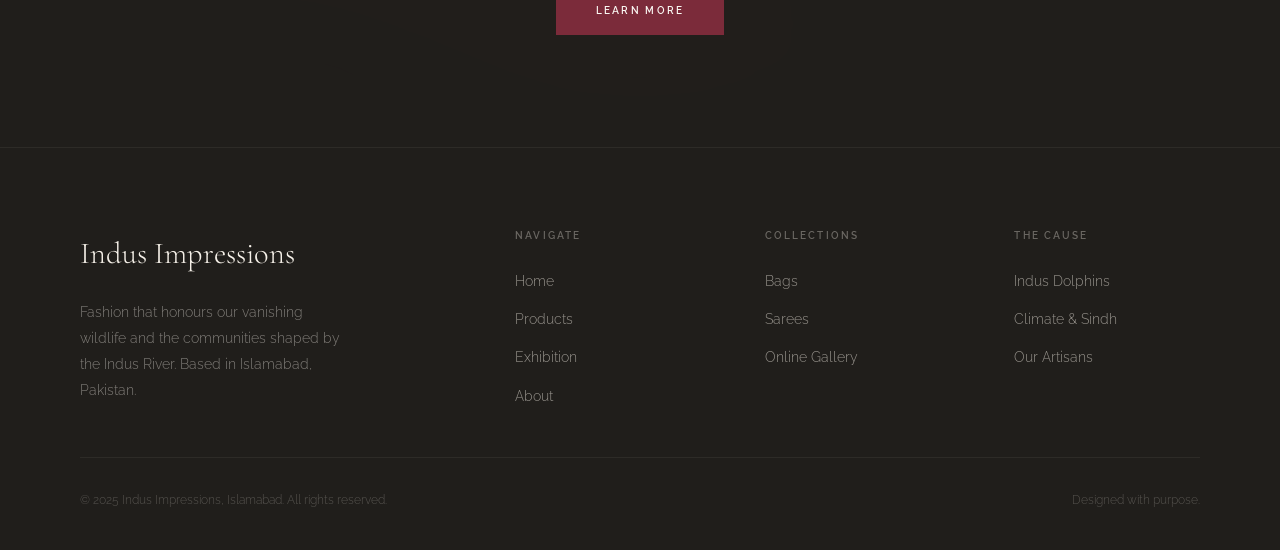
==== commit 06e61b17: "Fix footer year to 2025; add View Piece modal on products page Co-Authored-By: Claude Sonnet 4.6 <no" ====
--- a/index.html
+++ b/index.html
@@ -7,6 +7,7 @@
   <link rel="preconnect" href="https://fonts.googleapis.com"/>
   <link rel="preconnect" href="https://fonts.gstatic.com" crossorigin/>
   <link href="https://fonts.googleapis.com/css2?family=Cormorant+Garamond:ital,wght@0,300;0,400;0,500;1,300;1,400;1,500&family=Raleway:wght@200;300;400;500;600&display=swap" rel="stylesheet"/>
+  <link rel="icon" type="image/svg+xml" href="favicon.svg"/>
   <link rel="stylesheet" href="css/style.css"/>
 </head>
 <body>
@@ -189,7 +190,7 @@
       </div>
     </div>
     <div class="footer-bottom">
-      <p class="footer-copy">&copy; 2024 Indus Impressions, Islamabad. All rights reserved.</p>
+      <p class="footer-copy">&copy; 2025 Indus Impressions, Islamabad. All rights reserved.</p>
       <p class="footer-copy">Designed with purpose.</p>
     </div>
   </footer>
--- a/css/style.css
+++ b/css/style.css
@@ -545,14 +545,25 @@
   .footer { padding:3.5rem 1.8rem 2rem; }
   .footer-grid { grid-template-columns:1fr 1fr; gap:2rem; }
   .two-col, .about-two-col, .dolphin-grid, .sindhi-grid { grid-template-columns:1fr; gap:3rem; }
-  .img-strip { height:180px; }
-  .img-strip-item:last-child { display:none; }
+  .img-strip { height:160px; }
+  .img-strip-item:nth-child(3), .img-strip-item:nth-child(4) { display:none; }
   .features-grid, .artisan-grid { grid-template-columns:1fr; gap:2px; }
   .team-grid { grid-template-columns:1fr 1fr; }
   .products-grid { grid-template-columns:1fr 1fr; }
   .exh-grid { grid-template-columns:1fr 1fr; }
   .stats-row { grid-template-columns:1fr; gap:2rem; }
-  .facts-grid { grid-template-columns:1fr; }
+  .facts-grid { grid-template-columns:1fr 1fr; }
+  /* Hide overlapping hero photo on mobile */
+  .hero-photo-wrap { display:none; }
+  .hero-dolphin-wrap { width:85%; right:-15%; opacity:0.08; }
+  /* Hide the decorative image in sindhi section */
+  .sindhi-img { display:none; }
+  /* Inline grid overrides */
+  [style*="grid-template-columns:repeat(4"] { grid-template-columns:1fr 1fr !important; }
+  [style*="grid-template-columns:1fr 1fr;gap:2rem;margin-top:2.5rem"] { grid-template-columns:1fr !important; }
+  /* Footer */
+  .footer-bottom { flex-direction:column; gap:0.6rem; text-align:center; }
+  /* Mobile nav */
   .nav-links {
     position:fixed; inset:0; background:var(--merlot);
     flex-direction:column; justify-content:center; gap:2.2rem;
@@ -561,20 +572,22 @@
   .nav-links.open { transform:translateX(0); }
   .nav-links a { font-size:0.95rem; letter-spacing:0.3em; }
   .nav-toggle { display:flex; }
-  .hero-dolphin-wrap { width:75%; right:-10%; opacity:0.12; }
-}
-@media (max-width:820px) {
-  /* palette grid & project two-col already covered by inline grid,
-     force single-col on small screens via a broad override */
-  [style*="grid-template-columns:repeat(4"] { grid-template-columns:1fr 1fr !important; }
-  [style*="grid-template-columns:1fr 1fr;gap:2rem;margin-top:2.5rem"] { grid-template-columns:1fr !important; }
 }
 @media (max-width:540px) {
-  .hero-title { font-size:3.2rem; }
+  .section, .section-sm { padding:3.5rem 1.2rem; }
+  .hero-title { font-size:2.8rem; }
+  .hero-sub { font-size:0.88rem; }
+  .hero-cta { flex-direction:column; align-items:center; }
   .products-grid { grid-template-columns:1fr; }
   .exh-grid { grid-template-columns:1fr; }
   .team-grid { grid-template-columns:1fr; }
   .footer-grid { grid-template-columns:1fr; }
-  .hero-cta { flex-direction:column; align-items:center; }
-  [style*="grid-template-columns:repeat(4"] { grid-template-columns:1fr !important; }
-}
+  .footer-bottom { flex-direction:column; gap:0.6rem; text-align:center; }
+  .page-hero { min-height:48vh; padding:5.5rem 1.2rem 2.5rem; }
+  .feat-card { padding:2rem 1.5rem; }
+  .team-card { padding:1.8rem 1.4rem; }
+  .facts-grid { grid-template-columns:1fr; }
+  [style*="grid-template-columns:repeat(4"] { grid-template-columns:1fr 1fr !important; }
+  .stats-row { grid-template-columns:1fr 1fr; gap:1.5rem; }
+  .img-strip { height:130px; }
+}
